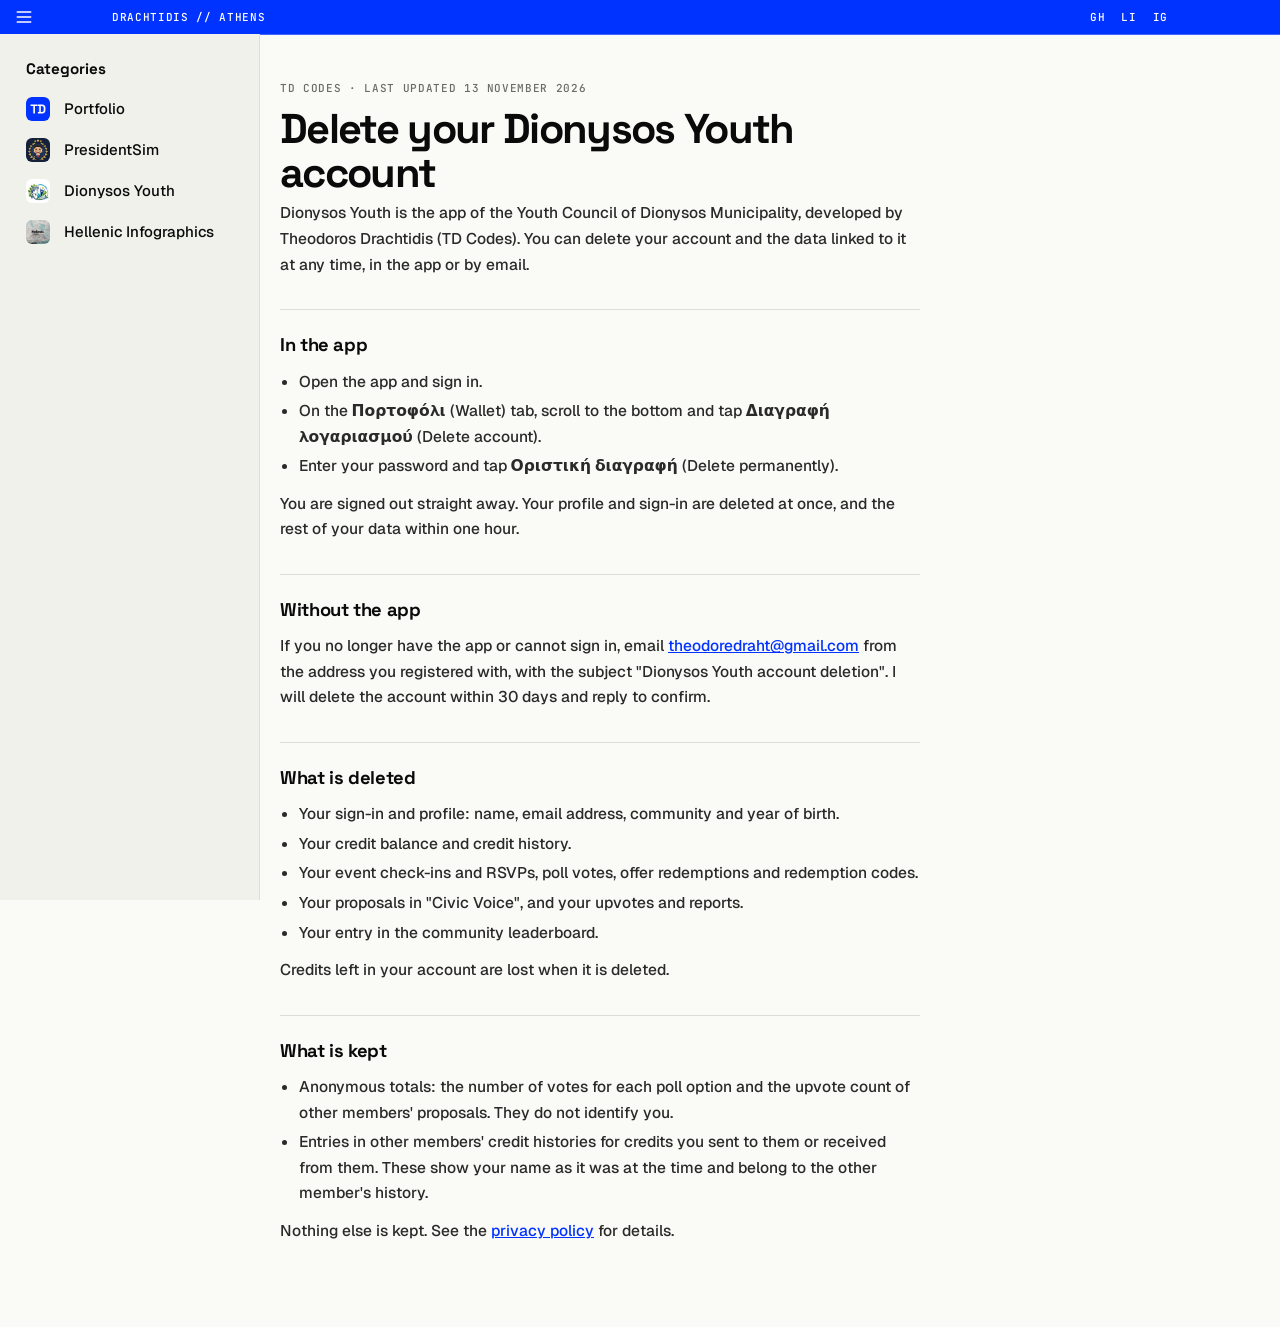
==== dionysos-youth-delete-account.html @ 742b817f "Dionysos Youth: add the account deletion page Google Play needs a web page where users can ask for t" ====
<!DOCTYPE html>
<html lang="en">
<head>
<meta charset="UTF-8">
<meta name="viewport" content="width=device-width, initial-scale=1.0">
<title>Dionysos Youth — Delete Your Account</title>
<meta name="description" content="How to delete your Dionysos Youth account and the data linked to it.">
<link rel="icon" type="image/svg+xml" href="assets/td-favicon.svg">
<link rel="preconnect" href="https://fonts.googleapis.com">
<link rel="preconnect" href="https://fonts.gstatic.com" crossorigin>
<link href="https://fonts.googleapis.com/css2?family=Space+Grotesk:wght@400;500;700&family=Geist:wght@400;500;600&family=JetBrains+Mono:wght@400;500&display=swap" rel="stylesheet">
<link rel="stylesheet" href="assets/pages.css">
<link rel="stylesheet" href="assets/sidebar.css">
<script src="assets/sidebar.js"></script>
<style>
  main.policy{max-width:680px; margin:0 auto; padding:44px 20px 72px;}
  main.policy .meta{display:block; color:var(--muted);}
  main.policy h1{font-family:var(--display); font-weight:700; font-size:clamp(1.8rem, 6vw, 2.6rem); letter-spacing:-0.04em; line-height:1.05; margin:10px 0 6px;}
  main.policy h2{font-family:var(--display); font-weight:700; font-size:1.15rem; letter-spacing:-0.02em; margin:32px 0 8px; padding-top:20px; border-top:1px solid var(--line);}
  main.policy p, main.policy ul{color:#2A2A28; margin-bottom:12px;}
  main.policy ul{padding-left:1.2em;}
  main.policy li{margin-bottom:4px;}
  main.policy a{color:var(--accent);}
</style>
</head>
<body>
<div class="topbar">
  <div class="wrap mono">
    <a href="index.html">DRACHTIDIS // ATHENS</a>
    <div class="topbar-right">
      <a href="https://github.com/teo3670" target="_blank" rel="noopener">GH</a>
      <a href="https://linkedin.com/in/theodoros-drachtidis" target="_blank" rel="noopener">LI</a>
      <a href="https://instagram.com/drachtidis_" target="_blank" rel="noopener">IG</a>
    </div>
  </div>
</div>

<main class="policy" data-shift>
  <span class="mono meta">TD Codes · Last updated 13 November 2026</span>
  <h1>Delete your Dionysos Youth account</h1>
  <p>Dionysos Youth is the app of the Youth Council of Dionysos Municipality, developed by Theodoros Drachtidis (TD Codes). You can delete your account and the data linked to it at any time, in the app or by email.</p>

  <h2>In the app</h2>
  <ul>
    <li>Open the app and sign in.</li>
    <li>On the <strong>Πορτοφόλι</strong> (Wallet) tab, scroll to the bottom and tap <strong>Διαγραφή λογαριασμού</strong> (Delete account).</li>
    <li>Enter your password and tap <strong>Οριστική διαγραφή</strong> (Delete permanently).</li>
  </ul>
  <p>You are signed out straight away. Your profile and sign-in are deleted at once, and the rest of your data within one hour.</p>

  <h2>Without the app</h2>
  <p>If you no longer have the app or cannot sign in, email <a href="mailto:theodoredraht@gmail.com?subject=Dionysos%20Youth%20account%20deletion">theodoredraht@gmail.com</a> from the address you registered with, with the subject "Dionysos Youth account deletion". I will delete the account within 30 days and reply to confirm.</p>

  <h2>What is deleted</h2>
  <ul>
    <li>Your sign-in and profile: name, email address, community and year of birth.</li>
    <li>Your credit balance and credit history.</li>
    <li>Your event check-ins and RSVPs, poll votes, offer redemptions and redemption codes.</li>
    <li>Your proposals in "Civic Voice", and your upvotes and reports.</li>
    <li>Your entry in the community leaderboard.</li>
  </ul>
  <p>Credits left in your account are lost when it is deleted.</p>

  <h2>What is kept</h2>
  <ul>
    <li>Anonymous totals: the number of votes for each poll option and the upvote count of other members' proposals. They do not identify you.</li>
    <li>Entries in other members' credit histories for credits you sent to them or received from them. These show your name as it was at the time and belong to the other member's history.</li>
  </ul>
  <p>Nothing else is kept. See the <a href="dionysos-youth-privacy.html">privacy policy</a> for details.</p>
</main>
</body>
</html>
---- assets/pages.css ----
/* Shared styles for the sub-pages (PresidentSim, Dionysos Youth, Hellenic Infographics, privacy policies). */
:root{
  --paper:#FAFAF7; --paper-2:#F1F1EC; --ink:#0A0A0A; --muted:#6B6B66; --line:#DDDDDA;
  --accent:#0033FF; --on-accent:#FFFFFF;
  --display:'Space Grotesk', system-ui, sans-serif;
  --body:'Geist', 'Inter', system-ui, sans-serif;
  --mono:'JetBrains Mono', ui-monospace, Menlo, monospace;
}
*{box-sizing:border-box; margin:0; padding:0;}
html{scroll-behavior:smooth;}
body{background:var(--paper); color:var(--ink); font-family:var(--body); font-size:15.5px; font-weight:500; line-height:1.65; overflow-x:hidden;}
::selection{background:var(--accent); color:var(--on-accent);}
a{color:inherit;}
.mono{font-family:var(--mono); font-size:11px; font-weight:500; letter-spacing:0.06em; text-transform:uppercase;}
.wrap{max-width:1120px; margin:0 auto; padding:0 32px;}
@media (max-width:700px){.wrap{padding:0 16px;}}

.topbar{position:sticky; top:0; z-index:50; background:var(--accent); color:var(--on-accent); border-bottom:1px solid rgba(255,255,255,0.25);}
.topbar .wrap{display:flex; justify-content:space-between; align-items:center; height:34px; gap:16px;}
.topbar a{text-decoration:none;}
.topbar-right{display:flex; gap:16px;}
.topbar-right a:hover{text-decoration:underline;}
@media (max-width:560px){.topbar-right{display:none;}}

footer{padding:22px 0; border-top:1px solid var(--line);}
footer .wrap{display:flex; justify-content:space-between; gap:16px; flex-wrap:wrap; color:var(--muted);}

.page-head{padding:56px 0 36px; border-bottom:1px solid var(--line);}
.page-head .wrap{display:flex; align-items:center; gap:22px; flex-wrap:wrap;}
.page-icon{width:96px; height:96px; border-radius:22px; object-fit:cover; border:1px solid var(--line);}
.page-head h1{font-family:var(--display); font-weight:700; font-size:clamp(2.2rem, 7vw, 4rem); letter-spacing:-0.045em; line-height:0.95; text-transform:uppercase;}
.page-head .sub{color:var(--muted); margin-top:8px;}
.page-body{padding:44px 0 72px;}
.page-body .wrap{max-width:820px;}
.page-body h2{font-family:var(--display); font-weight:700; font-size:1.3rem; letter-spacing:-0.02em; margin:38px 0 10px;}
.page-body h2:first-child{margin-top:0;}
.page-body p{color:#2A2A28; margin-bottom:12px; max-width:68ch;}
.page-body ul{padding-left:1.2em; color:#2A2A28; margin-bottom:12px;}
.page-body li{margin-bottom:4px;}
.page-body p a, .page-body li a{color:var(--accent);}

.shots{display:grid; grid-template-columns:repeat(4, 1fr); gap:10px; margin:18px 0;}
.shots img{width:100%; border-radius:12px; border:1px solid var(--line); display:block;}
@media (max-width:700px){.shots{grid-template-columns:repeat(2, 1fr);}}

.gallery{display:grid; grid-template-columns:repeat(2, 1fr); gap:18px; margin:18px 0;}
.gallery figure{background:#fff; border:1px solid var(--line); border-radius:12px; overflow:hidden;}
.gallery img{width:100%; display:block; background:var(--paper-2);}
.gallery figcaption{padding:10px 14px 14px; color:var(--muted); font-size:0.88rem;}
@media (max-width:700px){.gallery{grid-template-columns:1fr;}}

.btn-row{display:flex; gap:14px; flex-wrap:wrap; align-items:center; margin:20px 0 6px;}
.play-btn{
  display:inline-flex; align-items:center; gap:12px; padding:10px 16px; text-decoration:none;
  background:#fff; border:1.5px solid var(--ink); border-radius:12px; transition:border-color .15s, box-shadow .15s, transform .15s;
}
.play-btn:hover{border-color:var(--accent); box-shadow:0 8px 20px -12px rgba(0,51,255,.55); transform:translateY(-1px);}
.play-btn img{width:40px; height:40px; border-radius:10px;}
.play-btn .txt{display:flex; flex-direction:column; line-height:1.15;}
.play-btn .small{font-family:var(--mono); font-size:10px; letter-spacing:.08em; text-transform:uppercase; color:var(--muted);}
.play-btn .big{font-family:var(--display); font-weight:700; font-size:1.1rem; letter-spacing:-.02em;}
.text-link{font-family:var(--mono); font-size:11px; letter-spacing:.06em; text-transform:uppercase; text-decoration:none; border-bottom:1px solid var(--ink); padding:2px 0;}
.text-link:hover{color:var(--accent); border-color:var(--accent);}

/* Instagram feed (hellenic.html) */
.ig-note{color:var(--muted); margin:4px 0 14px;}
.ig-note a{color:var(--accent);}
.ig-grid{display:grid; grid-template-columns:repeat(3, 1fr); gap:14px; margin:0 0 18px;}
@media (max-width:700px){.ig-grid{grid-template-columns:repeat(2, 1fr); gap:10px;}}
.ig-card{display:flex; flex-direction:column; background:#fff; border:1px solid var(--line); border-radius:12px; overflow:hidden; text-decoration:none; color:var(--ink); transition:border-color .15s, transform .15s, box-shadow .15s;}
.ig-card:hover{border-color:var(--accent); transform:translateY(-2px); box-shadow:0 10px 22px -14px rgba(0,51,255,.55);}
.ig-img{position:relative; aspect-ratio:1/1; background:var(--paper-2);}
.ig-img img{width:100%; height:100%; object-fit:cover; display:block;}
.ig-badge{position:absolute; top:8px; right:8px; background:var(--ink); color:#fff; padding:3px 7px; font-size:10px;}
.ig-cap{padding:10px 12px 12px; display:flex; flex-direction:column; gap:6px;}
.ig-text{font-size:0.88rem; line-height:1.35; display:-webkit-box; -webkit-line-clamp:2; -webkit-box-orient:vertical; overflow:hidden;}
.ig-meta{color:var(--muted); font-size:10px;}
---- assets/sidebar.css ----
/* Shared Gmail-style sidebar menu. Built by assets/sidebar.js. Needs the site colour/font tokens. */
.menu-btn{
  position:absolute; left:10px; top:3px; width:28px; height:28px; display:grid; place-items:center;
  background:none; border:0; border-radius:50%; color:var(--on-accent); cursor:pointer;
}
.menu-btn:hover{background:rgba(255,255,255,0.18);}
.menu-btn svg{width:20px; height:20px;}
@media (max-width:1230px){.topbar .wrap{padding-left:52px;}}

.sidebar{
  position:fixed; top:34px; left:0; bottom:0; width:260px; z-index:60;
  background:var(--paper-2); border-right:1px solid var(--line);
  overflow-y:auto; padding:16px 12px 28px;
  transform:translateX(-100%); visibility:hidden;
  transition:transform .25s ease, visibility .25s;
}
html.sidebar-open .sidebar{transform:none; visibility:visible;}
.side-list{list-style:none;}
.side-link{
  display:flex; align-items:center; gap:14px; width:100%; padding:8px 14px; border:0; border-radius:999px;
  background:none; color:var(--ink); text-align:left; text-decoration:none; cursor:pointer;
  font-family:var(--body); font-size:0.94rem; font-weight:500;
}
.side-link:hover{background:rgba(10,10,10,0.07);}
.side-link.active{background:rgba(0,51,255,0.13); color:var(--accent); font-weight:700;}
.side-ic{width:24px; height:24px; flex:0 0 24px; border-radius:6px; object-fit:cover;}
.side-sub{list-style:none; margin:2px 0 6px 38px; padding-left:10px; border-left:1px solid var(--line);}
.side-sub .side-link{padding:5px 12px; font-size:0.86rem; color:var(--muted);}
.side-sub .side-link:hover{color:var(--ink);}
.side-sub .side-link.active{background:none; color:var(--accent); font-weight:700;}
.side-heading:first-child{margin-top:6px;}
.side-heading{margin:22px 14px 8px; color:var(--ink); font-family:var(--display); font-weight:700; font-size:0.95rem;}
.side-backdrop{position:fixed; inset:34px 0 0 0; z-index:55; background:rgba(10,10,10,0.45); display:none;}

[data-shift]{transition:margin-left .25s ease;}
@media (min-width:1000px){html.sidebar-open [data-shift]{margin-left:260px;}}
@media (max-width:999px){html.sidebar-open .side-backdrop{display:block;}}
@media (prefers-reduced-motion:reduce){.sidebar, [data-shift]{transition:none;}}
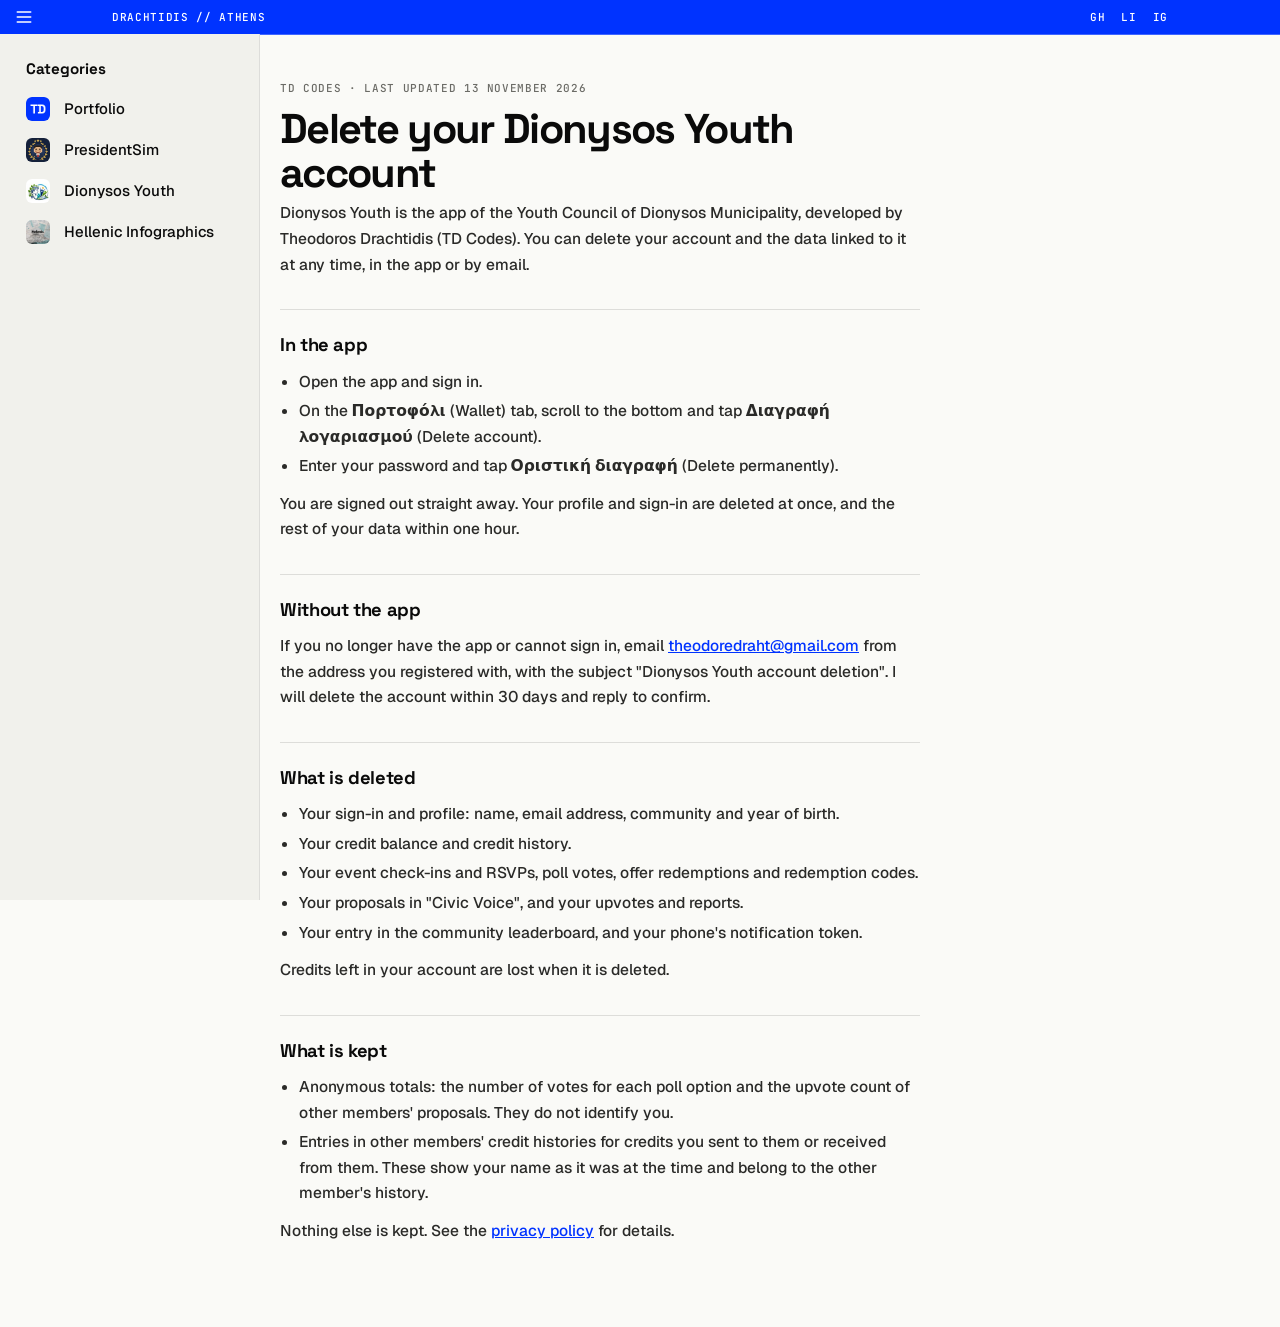
==== commit d41c5c42: "Dionysos Youth: list the notification token among deleted data Co-Authored-By: Claude Opus 5.5 <nore" ====
--- a/dionysos-youth-delete-account.html
+++ b/dionysos-youth-delete-account.html
@@ -57,7 +57,7 @@
     <li>Your credit balance and credit history.</li>
     <li>Your event check-ins and RSVPs, poll votes, offer redemptions and redemption codes.</li>
     <li>Your proposals in "Civic Voice", and your upvotes and reports.</li>
-    <li>Your entry in the community leaderboard.</li>
+    <li>Your entry in the community leaderboard, and your phone's notification token.</li>
   </ul>
   <p>Credits left in your account are lost when it is deleted.</p>
 
